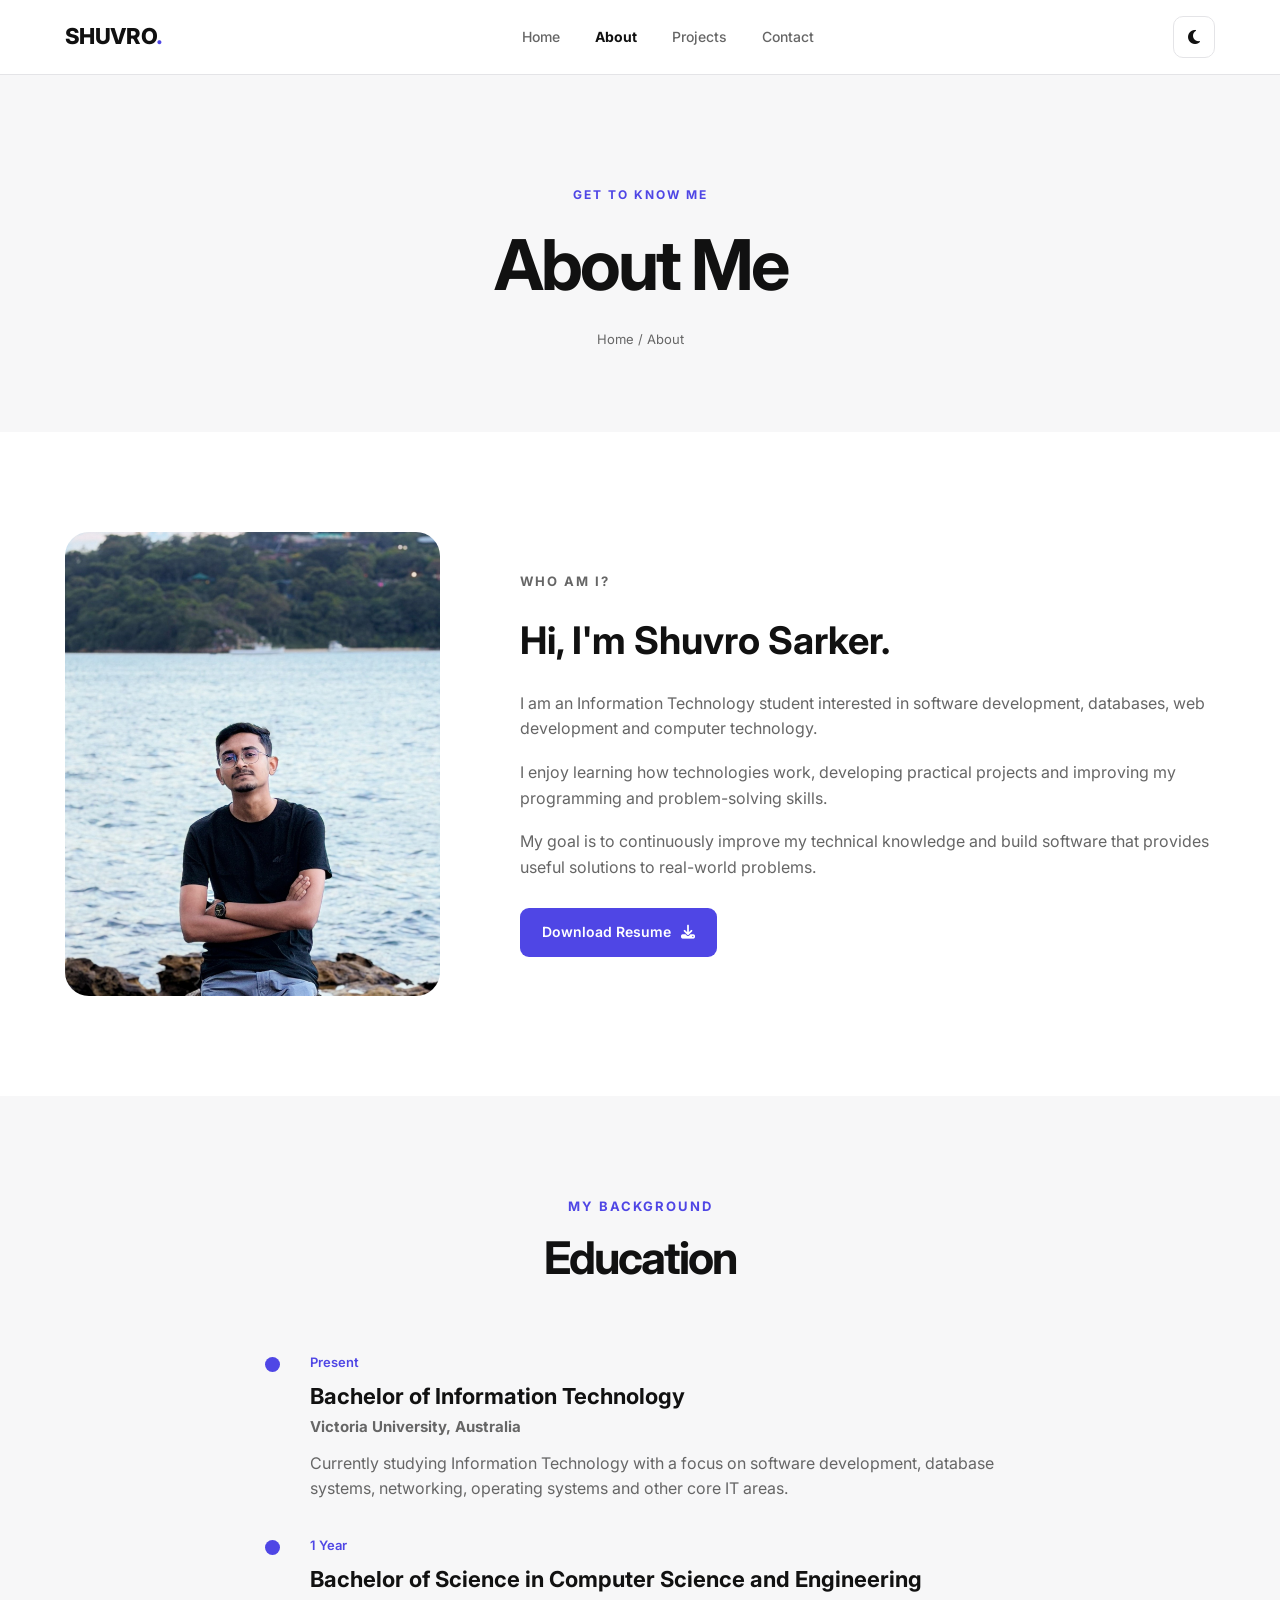
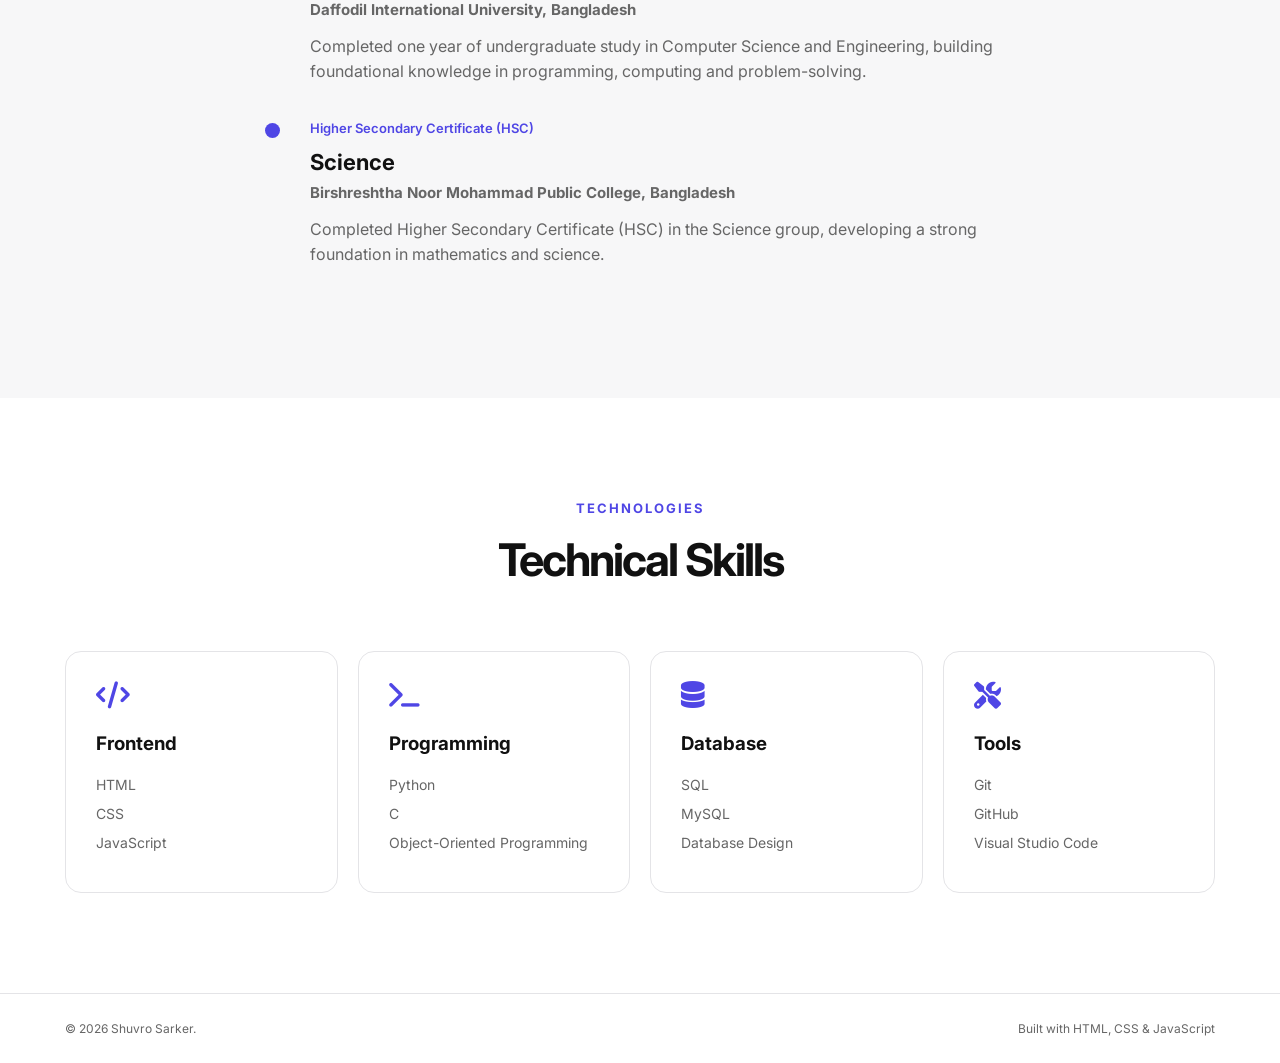
==== about.html @ 4bc22538 "Add files via upload" ====
<!DOCTYPE html>
<html lang="en">

<head>

    <meta charset="UTF-8">

    <meta name="viewport"
        content="width=device-width, initial-scale=1.0">

    <title>About | Shuvro Sarker</title>

    <link rel="stylesheet"
        href="css/style.css">

    <link rel="stylesheet"
        href="https://cdnjs.cloudflare.com/ajax/libs/font-awesome/6.5.2/css/all.min.css">

</head>


<body>


<header>

    <nav class="navbar container">

        <a href="index.html"
            class="logo">

            SHUVRO<span>.</span>

        </a>


        <ul class="nav-links"
            id="navLinks">

            <li>
                <a href="index.html">
                    Home
                </a>
            </li>

            <li>
                <a class="active"
                    href="about.html">
                    About
                </a>
            </li>

            <li>
                <a href="projects.html">
                    Projects
                </a>
            </li>

            <li>
                <a href="contact.html">
                    Contact
                </a>
            </li>

        </ul>


        <div class="nav-actions">

            <button id="themeToggle"
                class="theme-btn">

                <i class="fa-solid fa-moon"></i>

            </button>


            <button class="menu-btn"
                id="menuBtn">

                <i class="fa-solid fa-bars"></i>

            </button>

        </div>

    </nav>

</header>



<main>


    <!-- PAGE TITLE -->

    <section class="page-header">

        <div class="container reveal">

            <p>GET TO KNOW ME</p>

            <h1>
                About Me
            </h1>

            <span>
                Home / About
            </span>

        </div>

    </section>



    <!-- ABOUT -->

    <section class="section">

        <div class="container about-layout">


            <div class="about-image reveal">

                <img src="images/profile.jpg"
                    alt="Shuvro Sarker">

            </div>



            <div class="about-content reveal">

                <p class="small-title">
                    WHO AM I?
                </p>

                <h2>
                    Hi, I'm Shuvro Sarker.
                </h2>

                <p>

                    I am an Information Technology student
                    interested in software development,
                    databases, web development and computer
                    technology.

                </p>

                <p>

                    I enjoy learning how technologies work,
                    developing practical projects and improving
                    my programming and problem-solving skills.

                </p>

                <p>

                    My goal is to continuously improve my
                    technical knowledge and build software that
                    provides useful solutions to real-world
                    problems.

                </p>


                <a href="assets/resume.pdf"
                    class="btn primary-btn"
                    download>

                    Download Resume

                    <i class="fa-solid fa-download"></i>

                </a>

            </div>

        </div>

    </section>



    <!-- EDUCATION -->

    <section class="section section-alt">

        <div class="container">


            <div class="section-heading reveal">

                <p>MY BACKGROUND</p>

                <h2>
                    Education
                </h2>

            </div>



            <div class="timeline">


                <div class="timeline">

    <!-- Victoria University -->
    <div class="timeline-item reveal">

        <div class="timeline-dot"></div>

        <div class="timeline-content">
            <span>Present</span>

            <h3>Bachelor of Information Technology</h3>

            <h4>Victoria University, Australia</h4>

            <p>
                Currently studying Information Technology with a focus on
                software development, database systems, networking,
                operating systems and other core IT areas.
            </p>
        </div>

    </div>


    <!-- Daffodil International University -->
    <div class="timeline-item reveal">

        <div class="timeline-dot"></div>

        <div class="timeline-content">
            <span>1 Year</span>

            <h3>Bachelor of Science in Computer Science and Engineering</h3>

            <h4>Daffodil International University, Bangladesh</h4>

            <p>
                Completed one year of undergraduate study in Computer Science
                and Engineering, building foundational knowledge in programming,
                computing and problem-solving.
            </p>
        </div>

    </div>


    <!-- Higher Secondary -->
    <div class="timeline-item reveal">

        <div class="timeline-dot"></div>

        <div class="timeline-content">
            <span>Higher Secondary Certificate (HSC)</span>

            <h3>Science</h3>

            <h4>Birshreshtha Noor Mohammad Public College, Bangladesh</h4>

            <p>
                Completed Higher Secondary Certificate (HSC) in the Science
                group, developing a strong foundation in mathematics and
                science.
            </p>
        </div>

    </div>

</div>


            </div>

        </div>

    </section>



    <!-- TECH SKILLS -->

    <section class="section">

        <div class="container">


            <div class="section-heading reveal">

                <p>TECHNOLOGIES</p>

                <h2>
                    Technical Skills
                </h2>

            </div>


            <div class="skills-category-grid">


                <div class="category-card reveal">

                    <i class="fa-solid fa-code"></i>

                    <h3>
                        Frontend
                    </h3>

                    <p>
                        HTML
                    </p>

                    <p>
                        CSS
                    </p>

                    <p>
                        JavaScript
                    </p>

                </div>



                <div class="category-card reveal">

                    <i class="fa-solid fa-terminal"></i>

                    <h3>
                        Programming
                    </h3>

                    <p>
                        Python
                    </p>

                    <p>
                        C
                    </p>

                    <p>
                        Object-Oriented Programming
                    </p>

                </div>



                <div class="category-card reveal">

                    <i class="fa-solid fa-database"></i>

                    <h3>
                        Database
                    </h3>

                    <p>
                        SQL
                    </p>

                    <p>
                        MySQL
                    </p>

                    <p>
                        Database Design
                    </p>

                </div>



                <div class="category-card reveal">

                    <i class="fa-solid fa-screwdriver-wrench"></i>

                    <h3>
                        Tools
                    </h3>

                    <p>
                        Git
                    </p>

                    <p>
                        GitHub
                    </p>

                    <p>
                        Visual Studio Code
                    </p>

                </div>


            </div>

        </div>

    </section>


</main>



<footer>

    <div class="container footer-content">

        <p>
            © <span id="year"></span>
            Shuvro Sarker.
        </p>

        <p>
            Built with HTML, CSS & JavaScript
        </p>

    </div>

</footer>


<script src="js/script.js"></script>


</body>

</html>
---- css/style.css ----
/* =========================
   GOOGLE FONT
========================= */

@import url('https://fonts.googleapis.com/css2?family=Inter:wght@400;500;600;700;800&display=swap');


/* =========================
   VARIABLES
========================= */

:root {

    --bg: #ffffff;

    --bg-secondary: #f7f7f8;

    --text: #111111;

    --text-secondary: #666666;

    --border: #e4e4e7;

    --accent: #4f46e5;

    --accent-hover: #4338ca;

    --card: #ffffff;

    --header-bg: rgba(255, 255, 255, 0.85);

}


/* DARK MODE */

body.dark {

    --bg: #0c0c0d;

    --bg-secondary: #151517;

    --text: #f4f4f5;

    --text-secondary: #a1a1aa;

    --border: #27272a;

    --card: #18181b;

    --header-bg: rgba(12, 12, 13, 0.85);

}


/* =========================
   RESET
========================= */

* {

    margin: 0;

    padding: 0;

    box-sizing: border-box;

}


html {

    scroll-behavior: smooth;

}


body {

    font-family: 'Inter', sans-serif;

    background: var(--bg);

    color: var(--text);

    line-height: 1.6;

    transition: background 0.3s ease,
                color 0.3s ease;

}


a {

    color: inherit;

    text-decoration: none;

}


button {

    font-family: inherit;

}


img {

    max-width: 100%;

    display: block;

}


.container {

    width: 90%;

    max-width: 1150px;

    margin: auto;

}


/* =========================
   HEADER
========================= */

header {

    position: sticky;

    top: 0;

    z-index: 1000;

    background: var(--header-bg);

    backdrop-filter: blur(15px);

    border-bottom: 1px solid var(--border);

}


.navbar {

    height: 74px;

    display: flex;

    align-items: center;

    justify-content: space-between;

}


.logo {

    font-size: 22px;

    font-weight: 800;

    letter-spacing: -0.7px;

}


.logo span {

    color: var(--accent);

}


.nav-links {

    display: flex;

    list-style: none;

    gap: 35px;

}


.nav-links a {

    color: var(--text-secondary);

    font-size: 14px;

    font-weight: 500;

    transition: 0.2s;

}


.nav-links a:hover,

.nav-links a.active {

    color: var(--text);

}


.nav-links a.active {

    font-weight: 700;

}


.nav-actions {

    display: flex;

    align-items: center;

    gap: 10px;

}


.theme-btn,

.menu-btn {

    width: 42px;

    height: 42px;

    border: 1px solid var(--border);

    background: var(--card);

    border-radius: 10px;

    cursor: pointer;

    color: var(--text);

    font-size: 16px;

    transition: 0.3s;

}


.theme-btn:hover,

.menu-btn:hover {

    transform: translateY(-2px);

}


.menu-btn {

    display: none;

}


/* =========================
   HERO
========================= */

.hero {

    min-height: calc(100vh - 74px);

    display: flex;

    align-items: center;

}


.hero-container {

    display: grid;

    grid-template-columns: 1.2fr 0.8fr;

    align-items: center;

    gap: 60px;

}


.small-title {

    color: var(--accent);

    font-size: 13px;

    font-weight: 700;

    letter-spacing: 2px;

    margin-bottom: 15px;

}


.hero h1 {

    font-size: clamp(50px, 8vw, 85px);

    line-height: 0.95;

    letter-spacing: -4px;

    margin-bottom: 25px;

}


.hero h1 span {

    color: var(--accent);

}


.hero h2 {

    font-size: clamp(22px, 3vw, 30px);

    margin-bottom: 20px;

}


#typingText {

    color: var(--accent);

}


.hero-description {

    max-width: 650px;

    color: var(--text-secondary);

    font-size: 17px;

    margin-bottom: 30px;

}


.hero-buttons {

    display: flex;

    gap: 15px;

    flex-wrap: wrap;

    margin-bottom: 35px;

}


/* =========================
   BUTTONS
========================= */

.btn {

    display: inline-flex;

    align-items: center;

    justify-content: center;

    gap: 10px;

    padding: 13px 22px;

    border-radius: 9px;

    font-weight: 600;

    font-size: 14px;

    transition: all 0.25s ease;

    border: none;

    cursor: pointer;

}


.primary-btn {

    background: var(--accent);

    color: white;

}


.primary-btn:hover {

    background: var(--accent-hover);

    transform: translateY(-2px);

}


.secondary-btn {

    border: 1px solid var(--border);

    background: var(--card);

}


.secondary-btn:hover {

    transform: translateY(-2px);

    border-color: var(--accent);

}


/* =========================
   SOCIAL
========================= */

.social-links {

    display: flex;

    gap: 12px;

}


.social-links a {

    width: 42px;

    height: 42px;

    display: flex;

    align-items: center;

    justify-content: center;

    border: 1px solid var(--border);

    border-radius: 10px;

    transition: 0.25s;

}


.social-links a:hover {

    color: white;

    background: var(--accent);

    border-color: var(--accent);

    transform: translateY(-3px);

}


/* =========================
   HERO IMAGE
========================= */

.hero-image {

    display: flex;

    justify-content: center;

}


.image-wrapper {

    width: 330px;

    height: 420px;

    border-radius: 30px;

    overflow: hidden;

    border: 1px solid var(--border);

    position: relative;

}


.image-wrapper::before {

    content: "";

    position: absolute;

    inset: 0;

    border: 10px solid var(--bg-secondary);

    border-radius: 30px;

    z-index: 1;

    pointer-events: none;

}


.image-wrapper img {

    width: 100%;

    height: 100%;

    object-fit: cover;

}


/* =========================
   SECTIONS
========================= */

.section {

    padding: 100px 0;

}


.section-alt {

    background: var(--bg-secondary);

}


.section-heading {

    text-align: center;

    margin-bottom: 55px;

}


.section-heading p {

    color: var(--accent);

    font-size: 13px;

    font-weight: 700;

    letter-spacing: 2px;

}


.section-heading h2 {

    font-size: clamp(32px, 5vw, 45px);

    letter-spacing: -2px;

    margin-top: 5px;

}


/* =========================
   SKILLS
========================= */

.skills-grid {

    display: grid;

    grid-template-columns: repeat(6, 1fr);

    gap: 16px;

}


.skill-card {

    border: 1px solid var(--border);

    background: var(--card);

    border-radius: 16px;

    padding: 30px 15px;

    text-align: center;

    transition: 0.3s;

}


.skill-card:hover {

    transform: translateY(-7px);

    border-color: var(--accent);

}


.skill-card i {

    font-size: 35px;

    color: var(--accent);

    margin-bottom: 14px;

}


.skill-card h3 {

    font-size: 14px;

}


/* =========================
   PROJECTS
========================= */

.projects-grid {

    display: grid;

    grid-template-columns: repeat(3, 1fr);

    gap: 25px;

}


.project-card {

    position: relative;

    background: var(--card);

    border: 1px solid var(--border);

    border-radius: 18px;

    padding: 32px;

    transition: 0.3s;

}


.project-card:hover {

    transform: translateY(-7px);

    border-color: var(--accent);

}


.project-number {

    color: var(--accent);

    font-size: 13px;

    font-weight: 800;

    margin-bottom: 25px;

}


.project-card h3 {

    font-size: 21px;

    margin-bottom: 15px;

}


.project-card p {

    color: var(--text-secondary);

    font-size: 14px;

    margin-bottom: 22px;

}


.project-tech {

    display: flex;

    flex-wrap: wrap;

    gap: 8px;

    margin-bottom: 25px;

}


.project-tech span {

    padding: 6px 10px;

    background: var(--bg-secondary);

    border: 1px solid var(--border);

    border-radius: 6px;

    font-size: 11px;

    font-weight: 600;

}


.project-link {

    display: inline-flex;

    gap: 7px;

    align-items: center;

    font-weight: 600;

    font-size: 13px;

    color: var(--accent);

}


.project-link:hover {

    gap: 12px;

}


.center-button {

    text-align: center;

    margin-top: 45px;

}


/* PROJECT FILTERS */

.project-filters {

    display: flex;

    justify-content: center;

    flex-wrap: wrap;

    gap: 10px;

    margin-bottom: 45px;

}


.filter-btn {

    padding: 9px 18px;

    border: 1px solid var(--border);

    background: var(--card);

    color: var(--text-secondary);

    border-radius: 8px;

    cursor: pointer;

    transition: 0.25s;

}


.filter-btn:hover,

.filter-btn.active {

    background: var(--accent);

    color: white;

    border-color: var(--accent);

}


.project-item.hide {

    display: none;

}


/* =========================
   PAGE HEADER
========================= */

.page-header {

    padding: 110px 0 80px;

    text-align: center;

    background: var(--bg-secondary);

}


.page-header p {

    color: var(--accent);

    letter-spacing: 2px;

    font-size: 12px;

    font-weight: 700;

}


.page-header h1 {

    font-size: clamp(45px, 7vw, 70px);

    letter-spacing: -3px;

    margin: 5px 0;

}


.page-header span {

    color: var(--text-secondary);

    font-size: 13px;

}


/* =========================
   ABOUT
========================= */

.about-layout {

    display: grid;

    grid-template-columns: 0.7fr 1.3fr;

    align-items: center;

    gap: 80px;

}


.about-image img {

    width: 100%;

    max-width: 400px;

    border-radius: 24px;

}


.about-content h2 {

    font-size: 38px;

    margin-bottom: 20px;

}


.about-content p {

    color: var(--text-secondary);

    margin-bottom: 18px;

}


.about-content .btn {

    margin-top: 10px;

}


/* =========================
   EDUCATION TIMELINE
========================= */

.timeline {

    max-width: 750px;

    margin: auto;

}


.timeline-item {

    display: flex;

    gap: 30px;

}


.timeline-dot {

    width: 15px;

    height: 15px;

    border-radius: 50%;

    background: var(--accent);

    margin-top: 8px;

    flex-shrink: 0;

}


.timeline-content {

    padding-bottom: 30px;

}


.timeline-content span {

    color: var(--accent);

    font-size: 13px;

    font-weight: 600;

}


.timeline-content h3 {

    font-size: 22px;

    margin-top: 5px;

}


.timeline-content h4 {

    color: var(--text-secondary);

    font-size: 15px;

    margin-bottom: 12px;

}


.timeline-content p {

    color: var(--text-secondary);

}


/* =========================
   CATEGORY SKILLS
========================= */

.skills-category-grid {

    display: grid;

    grid-template-columns: repeat(4, 1fr);

    gap: 20px;

}


.category-card {

    border: 1px solid var(--border);

    border-radius: 16px;

    padding: 30px;

    background: var(--card);

    transition: 0.3s;

}


.category-card:hover {

    transform: translateY(-7px);

    border-color: var(--accent);

}


.category-card i {

    font-size: 27px;

    color: var(--accent);

    margin-bottom: 20px;

}


.category-card h3 {

    margin-bottom: 15px;

}


.category-card p {

    color: var(--text-secondary);

    font-size: 14px;

    margin-bottom: 7px;

}


/* =========================
   CONTACT
========================= */

.contact-layout {

    display: grid;

    grid-template-columns: 1fr 1fr;

    gap: 80px;

}


.contact-info h2 {

    font-size: 38px;

    margin-bottom: 15px;

}


.contact-info > p {

    color: var(--text-secondary);

    margin-bottom: 35px;

}


.contact-item {

    display: flex;

    align-items: center;

    gap: 18px;

    margin-bottom: 22px;

}


.contact-icon {

    width: 50px;

    height: 50px;

    display: flex;

    align-items: center;

    justify-content: center;

    background: var(--bg-secondary);

    border: 1px solid var(--border);

    border-radius: 10px;

    color: var(--accent);

}


.contact-item span {

    display: block;

    color: var(--text-secondary);

    font-size: 12px;

}


.contact-item a {

    font-size: 14px;

    font-weight: 600;

}


.contact-form-container {

    padding: 35px;

    border: 1px solid var(--border);

    border-radius: 18px;

    background: var(--card);

}


.form-group {

    margin-bottom: 20px;

}


.form-group label {

    display: block;

    font-size: 13px;

    font-weight: 600;

    margin-bottom: 7px;

}


.form-group input,

.form-group textarea {

    width: 100%;

    padding: 13px 15px;

    border: 1px solid var(--border);

    border-radius: 8px;

    outline: none;

    background: var(--bg);

    color: var(--text);

    font-family: inherit;

    resize: vertical;

}


.form-group input:focus,

.form-group textarea:focus {

    border-color: var(--accent);

}


/* =========================
   CTA
========================= */

.cta-section {

    padding: 100px 0;

    text-align: center;

}


.cta-section h2 {

    font-size: clamp(32px, 5vw, 50px);

    letter-spacing: -2px;

    max-width: 700px;

    margin: auto;

}


.cta-section p {

    color: var(--text-secondary);

    margin: 15px 0 25px;

}


/* =========================
   FOOTER
========================= */

footer {

    border-top: 1px solid var(--border);

    padding: 25px 0;

}


.footer-content {

    display: flex;

    justify-content: space-between;

    gap: 20px;

    color: var(--text-secondary);

    font-size: 12px;

}


/* =========================
   SCROLL REVEAL
========================= */

.reveal {

    opacity: 0;

    transform: translateY(25px);

    transition:
        opacity 0.7s ease,
        transform 0.7s ease;

}


.reveal.active {

    opacity: 1;

    transform: translateY(0);

}


/* =========================
   TABLET
========================= */

@media (max-width: 950px) {

    .skills-grid {

        grid-template-columns:
            repeat(3, 1fr);

    }


    .projects-grid {

        grid-template-columns:
            repeat(2, 1fr);

    }


    .skills-category-grid {

        grid-template-columns:
            repeat(2, 1fr);

    }


    .hero-container {

        grid-template-columns:
            1fr 1fr;

    }

}


/* =========================
   MOBILE
========================= */

@media (max-width: 768px) {

    .menu-btn {

        display: block;

    }


    .nav-links {

        position: absolute;

        top: 74px;

        left: 0;

        width: 100%;

        flex-direction: column;

        background: var(--bg);

        border-bottom: 1px solid var(--border);

        padding: 30px;

        gap: 20px;

        transform: translateY(-150%);

        transition: 0.35s;

        z-index: -1;

    }


    .nav-links.show {

        transform: translateY(0);

    }


    .hero {

        padding: 70px 0;

    }


    .hero-container {

        grid-template-columns: 1fr;

        text-align: center;

    }


    .hero-content {

        order: 2;

    }


    .hero-image {

        order: 1;

    }


    .hero-description {

        margin-left: auto;

        margin-right: auto;

    }


    .hero-buttons,

    .social-links {

        justify-content: center;

    }


    .image-wrapper {

        width: 240px;

        height: 290px;

    }


    .hero h1 {

        letter-spacing: -2px;

    }


    .skills-grid {

        grid-template-columns:
            repeat(2, 1fr);

    }


    .projects-grid {

        grid-template-columns: 1fr;

    }


    .about-layout {

        grid-template-columns: 1fr;

        gap: 40px;

    }


    .about-image {

        text-align: center;

    }


    .about-image img {

        margin: auto;

    }


    .skills-category-grid {

        grid-template-columns: 1fr;

    }


    .contact-layout {

        grid-template-columns: 1fr;

        gap: 50px;

    }


    .footer-content {

        flex-direction: column;

        text-align: center;

    }


    .section {

        padding: 75px 0;

    }

}


/* =========================
   SMALL PHONE
========================= */

@media (max-width: 420px) {

    .skills-grid {

        grid-template-columns: 1fr 1fr;

    }


    .hero-buttons {

        flex-direction: column;

    }


    .btn {

        width: 100%;

    }


    .contact-form-container {

        padding: 22px;

    }

}
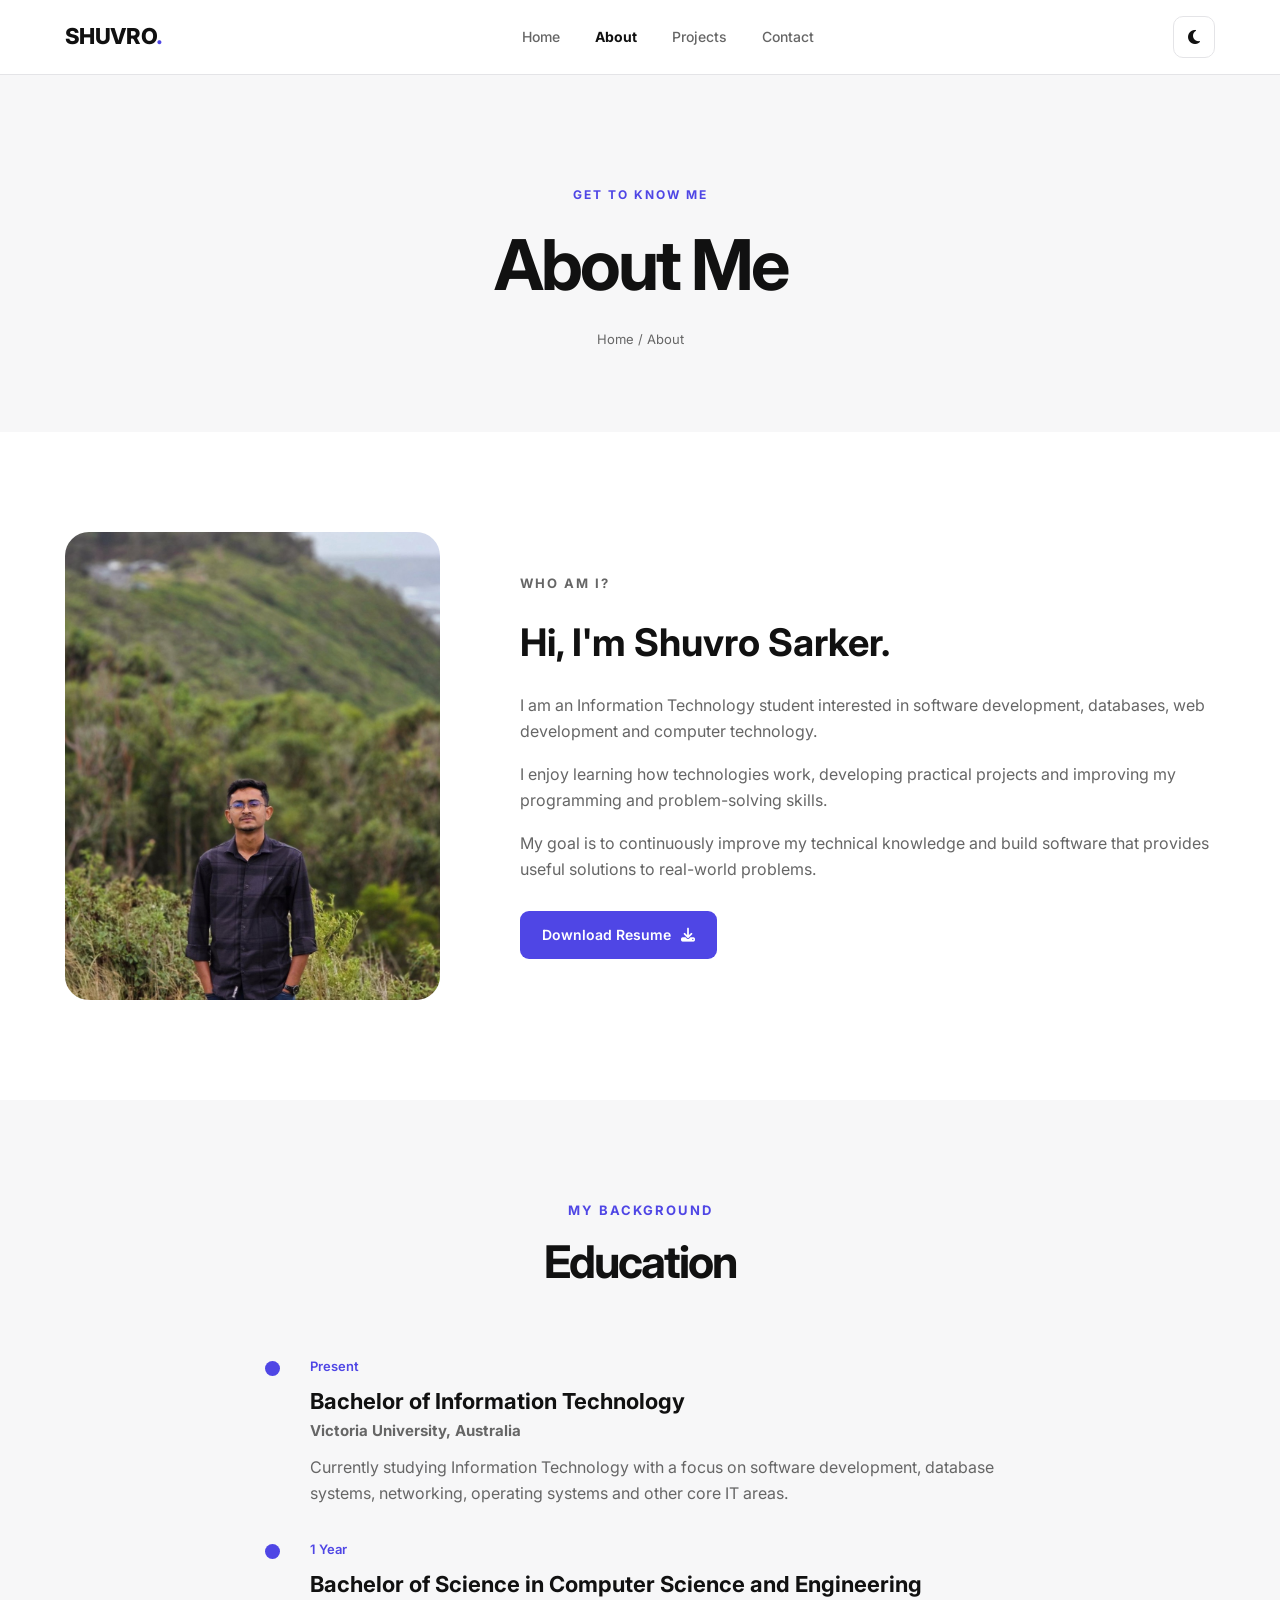
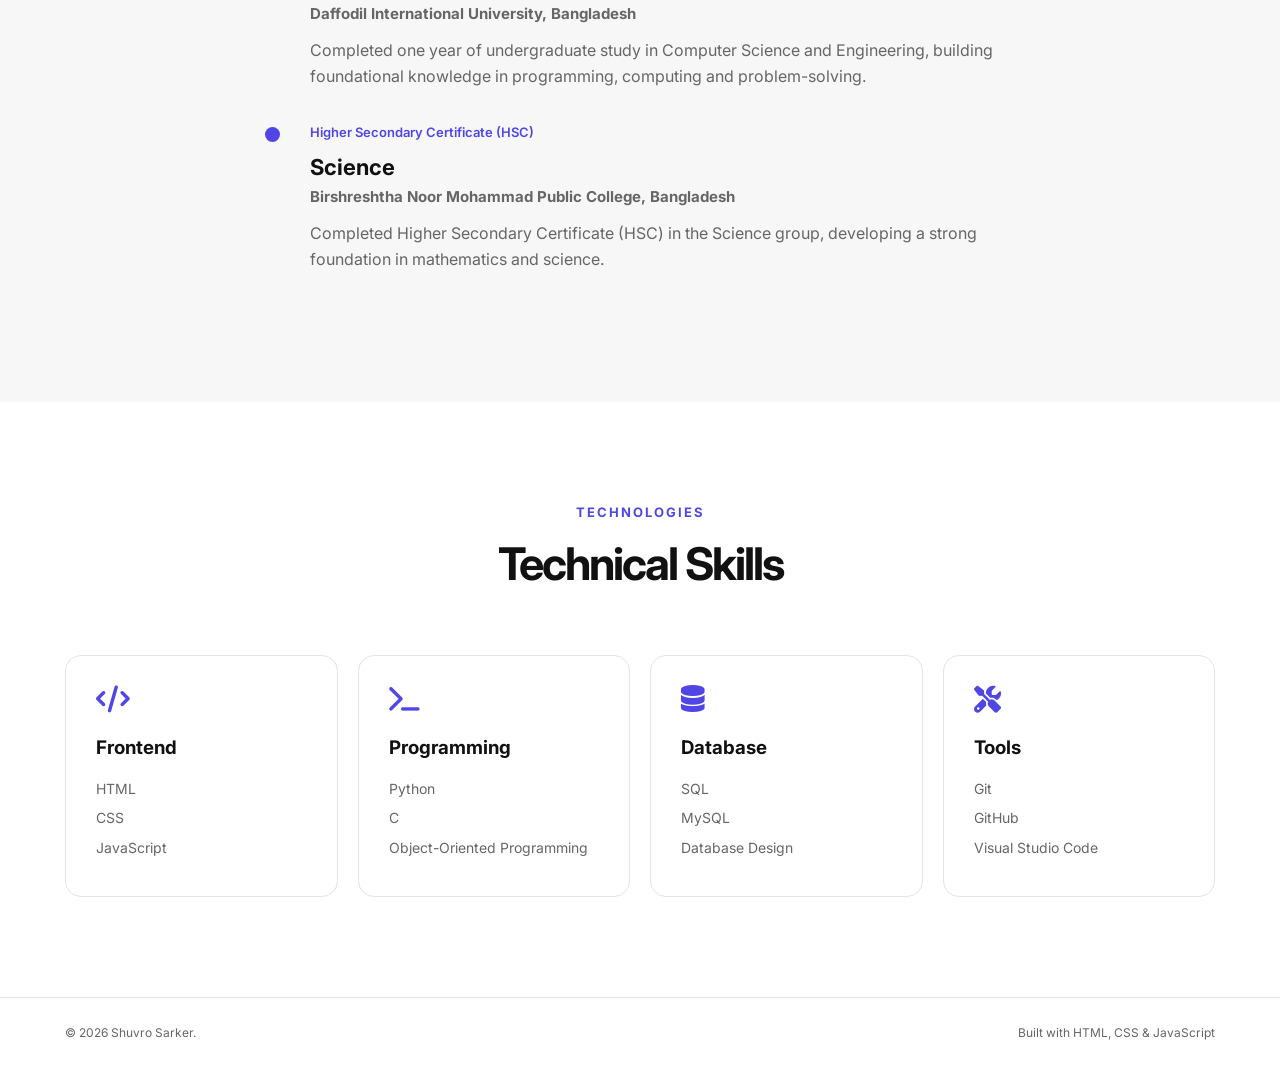
==== commit 236df5c4: "Install Vercel Web Analytics ## Vercel Web Analytics Installation  Successfully installed and config" ====
--- a/about.html
+++ b/about.html
@@ -16,6 +16,12 @@
     <link rel="stylesheet"
         href="https://cdnjs.cloudflare.com/ajax/libs/font-awesome/6.5.2/css/all.min.css">
 
+    <!-- Vercel Web Analytics -->
+    <script>
+        window.va = window.va || function () { (window.vaq = window.vaq || []).push(arguments); };
+    </script>
+    <script defer src="/_vercel/insights/script.js"></script>
+
 </head>
 
 
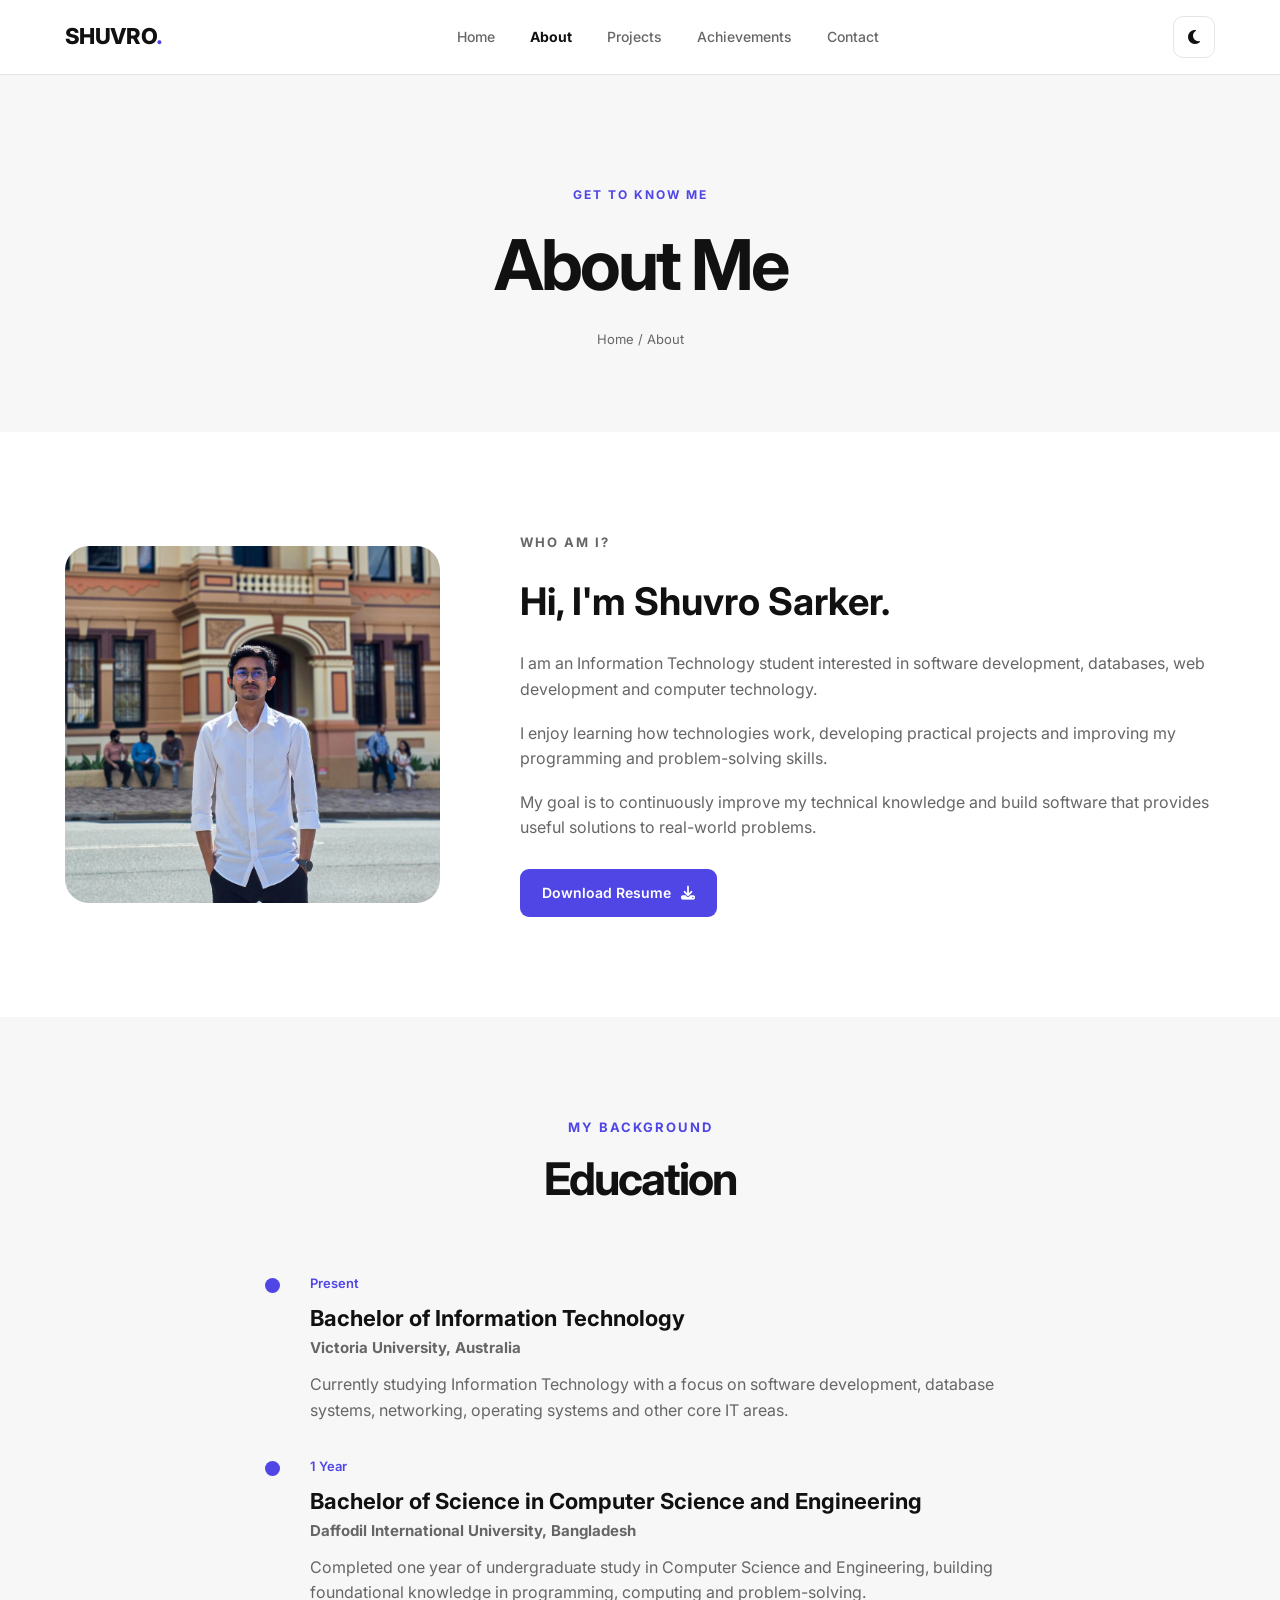
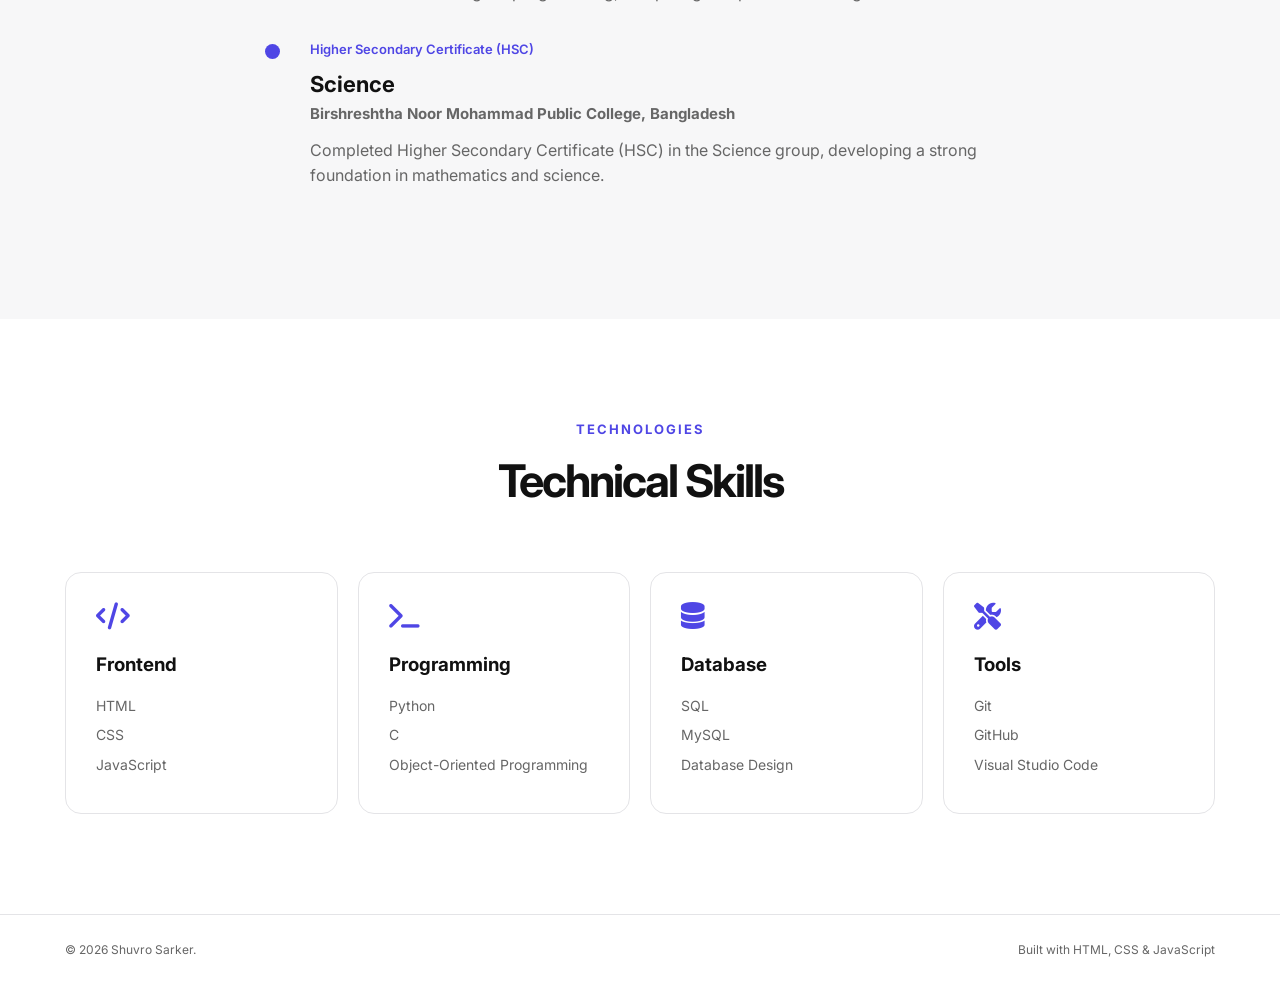
==== commit 77f092c2: "update achievement page" ====
--- a/about.html
+++ b/about.html
@@ -16,12 +16,6 @@
     <link rel="stylesheet"
         href="https://cdnjs.cloudflare.com/ajax/libs/font-awesome/6.5.2/css/all.min.css">
 
-    <!-- Vercel Web Analytics -->
-    <script>
-        window.va = window.va || function () { (window.vaq = window.vaq || []).push(arguments); };
-    </script>
-    <script defer src="/_vercel/insights/script.js"></script>
-
 </head>
 
 
@@ -59,6 +53,12 @@
             <li>
                 <a href="projects.html">
                     Projects
+                </a>
+            </li>
+
+            <li>
+                <a href="achievements.html">
+                    Achievements
                 </a>
             </li>
 
